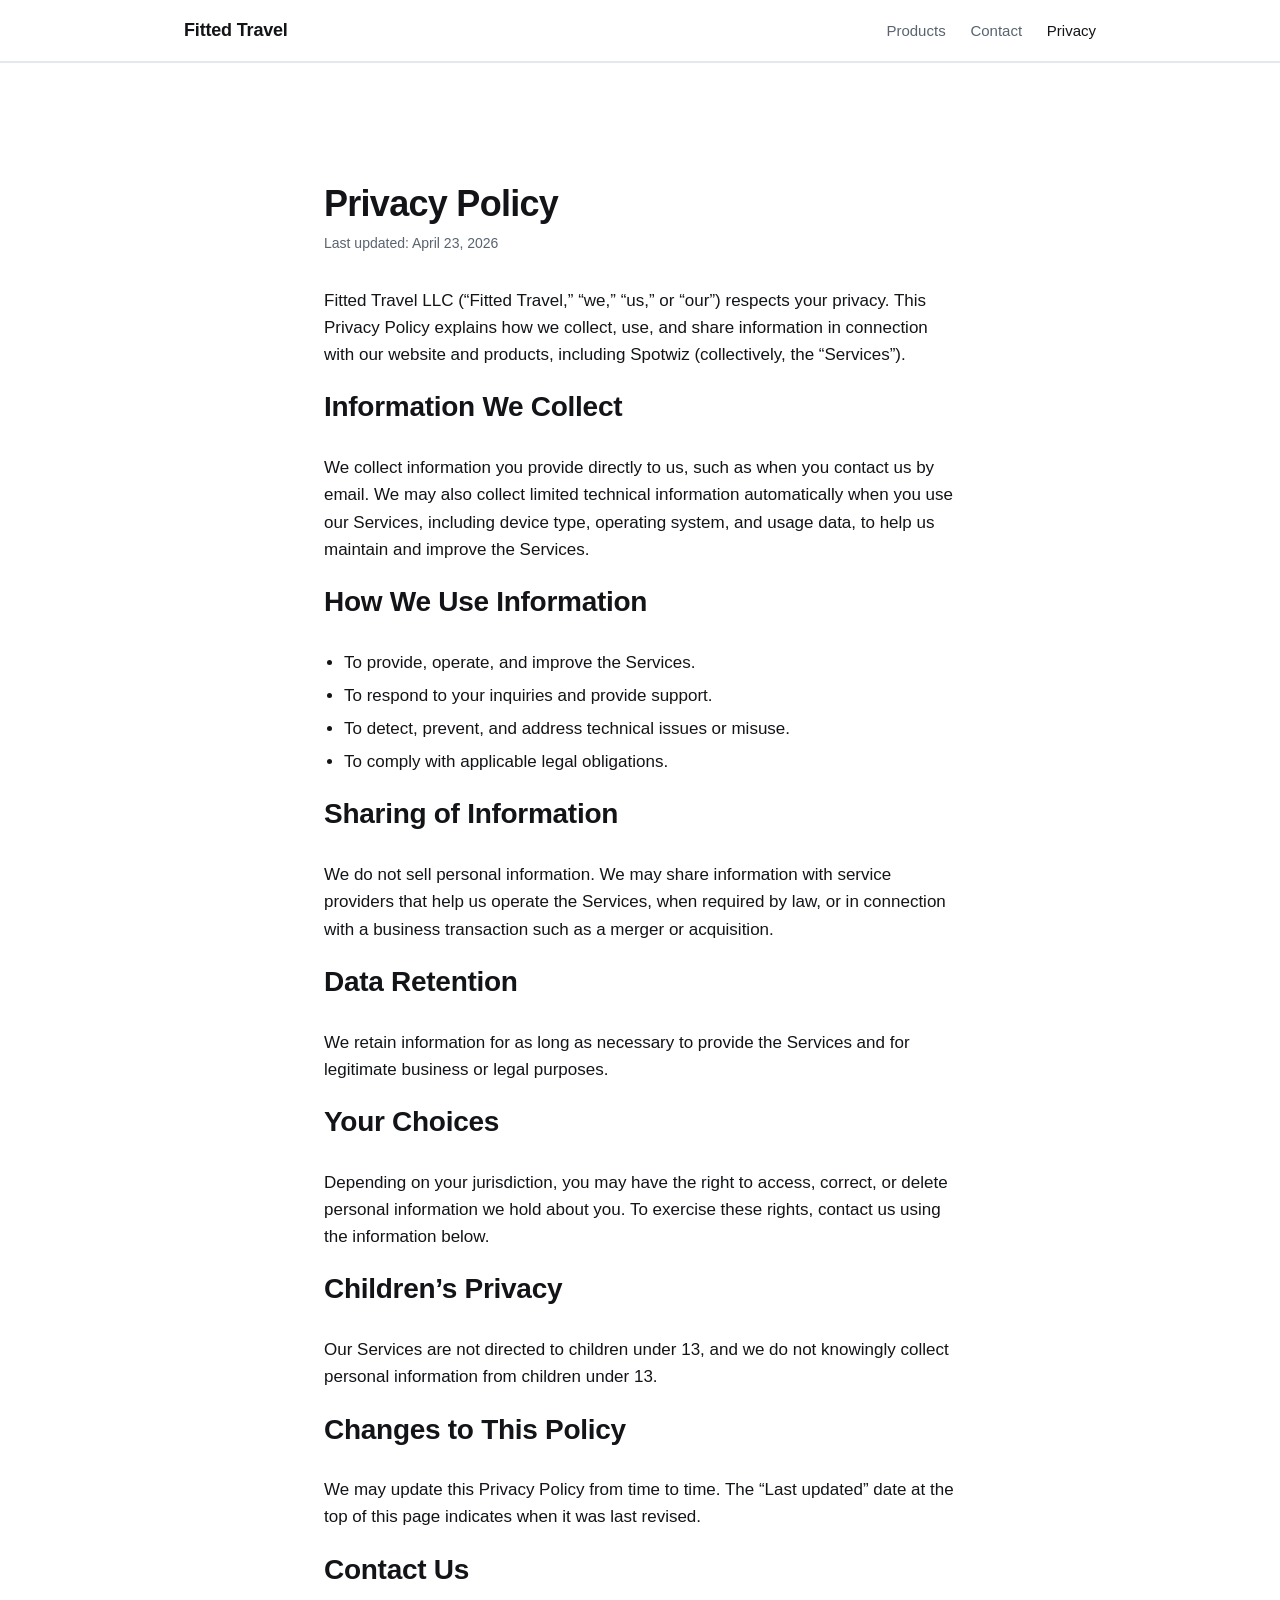
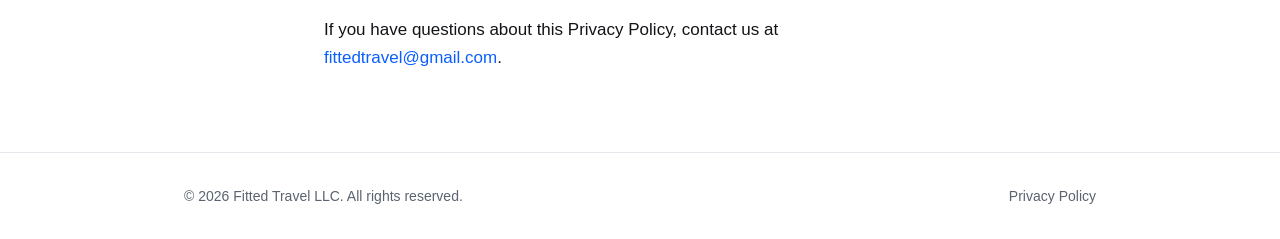
==== privacy.html @ 823e85f2 "Initial commit: Fitted Travel LLC landing page Static site for GitHub Pages at fittedtravel.com. Lan" ====
<!DOCTYPE html>
<html lang="en">
<head>
<meta charset="utf-8">
<meta name="viewport" content="width=device-width, initial-scale=1">
<title>Privacy Policy &middot; Fitted Travel LLC</title>
<meta name="description" content="Privacy Policy for Fitted Travel LLC and its products.">
<link rel="icon" href="data:image/svg+xml,%3Csvg xmlns='http://www.w3.org/2000/svg' viewBox='0 0 100 100'%3E%3Ctext y='.9em' font-size='90'%3E%E2%9C%88%EF%B8%8F%3C/text%3E%3C/svg%3E">
<link rel="stylesheet" href="styles.css">
</head>
<body>
<header class="site-header">
  <div class="container">
    <a class="brand" href="index.html">Fitted Travel</a>
    <nav>
      <a href="index.html#products">Products</a>
      <a href="index.html#contact">Contact</a>
      <a href="privacy.html" aria-current="page">Privacy</a>
    </nav>
  </div>
</header>

<main>
  <article class="section">
    <div class="container container--prose">
      <h1>Privacy Policy</h1>
      <p class="meta">Last updated: April 23, 2026</p>

      <p>Fitted Travel LLC (&ldquo;Fitted Travel,&rdquo; &ldquo;we,&rdquo; &ldquo;us,&rdquo; or &ldquo;our&rdquo;) respects your privacy. This Privacy Policy explains how we collect, use, and share information in connection with our website and products, including Spotwiz (collectively, the &ldquo;Services&rdquo;).</p>

      <h2>Information We Collect</h2>
      <p>We collect information you provide directly to us, such as when you contact us by email. We may also collect limited technical information automatically when you use our Services, including device type, operating system, and usage data, to help us maintain and improve the Services.</p>

      <h2>How We Use Information</h2>
      <ul>
        <li>To provide, operate, and improve the Services.</li>
        <li>To respond to your inquiries and provide support.</li>
        <li>To detect, prevent, and address technical issues or misuse.</li>
        <li>To comply with applicable legal obligations.</li>
      </ul>

      <h2>Sharing of Information</h2>
      <p>We do not sell personal information. We may share information with service providers that help us operate the Services, when required by law, or in connection with a business transaction such as a merger or acquisition.</p>

      <h2>Data Retention</h2>
      <p>We retain information for as long as necessary to provide the Services and for legitimate business or legal purposes.</p>

      <h2>Your Choices</h2>
      <p>Depending on your jurisdiction, you may have the right to access, correct, or delete personal information we hold about you. To exercise these rights, contact us using the information below.</p>

      <h2>Children&rsquo;s Privacy</h2>
      <p>Our Services are not directed to children under 13, and we do not knowingly collect personal information from children under 13.</p>

      <h2>Changes to This Policy</h2>
      <p>We may update this Privacy Policy from time to time. The &ldquo;Last updated&rdquo; date at the top of this page indicates when it was last revised.</p>

      <h2>Contact Us</h2>
      <p>If you have questions about this Privacy Policy, contact us at <a href="mailto:fittedtravel@gmail.com">fittedtravel@gmail.com</a>.</p>
    </div>
  </article>
</main>

<footer class="site-footer">
  <div class="container">
    <p>&copy; <span id="year">2026</span> Fitted Travel LLC. All rights reserved.</p>
    <p><a href="privacy.html">Privacy Policy</a></p>
  </div>
</footer>

<script>document.getElementById('year').textContent = new Date().getFullYear();</script>
</body>
</html>
---- styles.css ----
:root {
  --bg: #ffffff;
  --bg-muted: #f6f7f9;
  --text: #121417;
  --text-muted: #5a6370;
  --accent: #0b5fff;
  --border: #e5e8ec;
  --radius: 10px;
  --max-width: 960px;
  --prose-width: 680px;
}

* { box-sizing: border-box; }

html, body {
  margin: 0;
  padding: 0;
  background: var(--bg);
  color: var(--text);
  font-family: -apple-system, BlinkMacSystemFont, "Segoe UI", Roboto, Helvetica, Arial, sans-serif;
  font-size: 17px;
  line-height: 1.6;
  -webkit-font-smoothing: antialiased;
}

a {
  color: var(--accent);
  text-decoration: none;
}
a:hover { text-decoration: underline; }

.container {
  max-width: var(--max-width);
  margin: 0 auto;
  padding: 0 24px;
}
.container--prose { max-width: var(--prose-width); }

.site-header {
  border-bottom: 1px solid var(--border);
  background: var(--bg);
  position: sticky;
  top: 0;
  z-index: 10;
}
.site-header .container {
  display: flex;
  align-items: center;
  justify-content: space-between;
  padding-top: 16px;
  padding-bottom: 16px;
}
.brand {
  font-weight: 600;
  font-size: 18px;
  color: var(--text);
  letter-spacing: -0.01em;
}
.site-header nav a {
  color: var(--text-muted);
  margin-left: 20px;
  font-size: 15px;
}
.site-header nav a:hover { color: var(--text); text-decoration: none; }
.site-header nav a[aria-current="page"] { color: var(--text); }

.hero {
  padding: 96px 0 64px;
  text-align: center;
}
.hero h1 {
  font-size: clamp(36px, 6vw, 56px);
  line-height: 1.1;
  margin: 0 0 16px;
  letter-spacing: -0.02em;
}
.hero .lede {
  font-size: clamp(18px, 2.2vw, 22px);
  color: var(--text-muted);
  max-width: 620px;
  margin: 0 auto;
}

.section {
  padding: 64px 0;
  border-top: 1px solid var(--border);
}
.section--muted { background: var(--bg-muted); }
.section h2 {
  font-size: 28px;
  margin: 0 0 24px;
  letter-spacing: -0.01em;
}
.section h3 {
  font-size: 20px;
  margin: 0 0 8px;
}

.product-card {
  border: 1px solid var(--border);
  border-radius: var(--radius);
  padding: 24px;
  background: var(--bg);
  max-width: 520px;
}

.contact-email {
  font-size: 18px;
  font-weight: 500;
}

.meta {
  color: var(--text-muted);
  font-size: 14px;
  margin-top: -8px;
  margin-bottom: 32px;
}

article h1 {
  font-size: 36px;
  letter-spacing: -0.02em;
  margin: 48px 0 8px;
}
article h2 {
  font-size: 22px;
  margin: 40px 0 12px;
}
article ul { padding-left: 20px; }
article li { margin-bottom: 6px; }

.site-footer {
  border-top: 1px solid var(--border);
  padding: 32px 0;
  color: var(--text-muted);
  font-size: 14px;
}
.site-footer .container {
  display: flex;
  justify-content: space-between;
  flex-wrap: wrap;
  gap: 8px;
}
.site-footer p { margin: 0; }
.site-footer a { color: var(--text-muted); }

@media (max-width: 520px) {
  .site-header .container { flex-direction: column; align-items: flex-start; gap: 8px; }
  .site-header nav a { margin-left: 0; margin-right: 16px; }
  .hero { padding: 64px 0 48px; }
  .section { padding: 48px 0; }
}
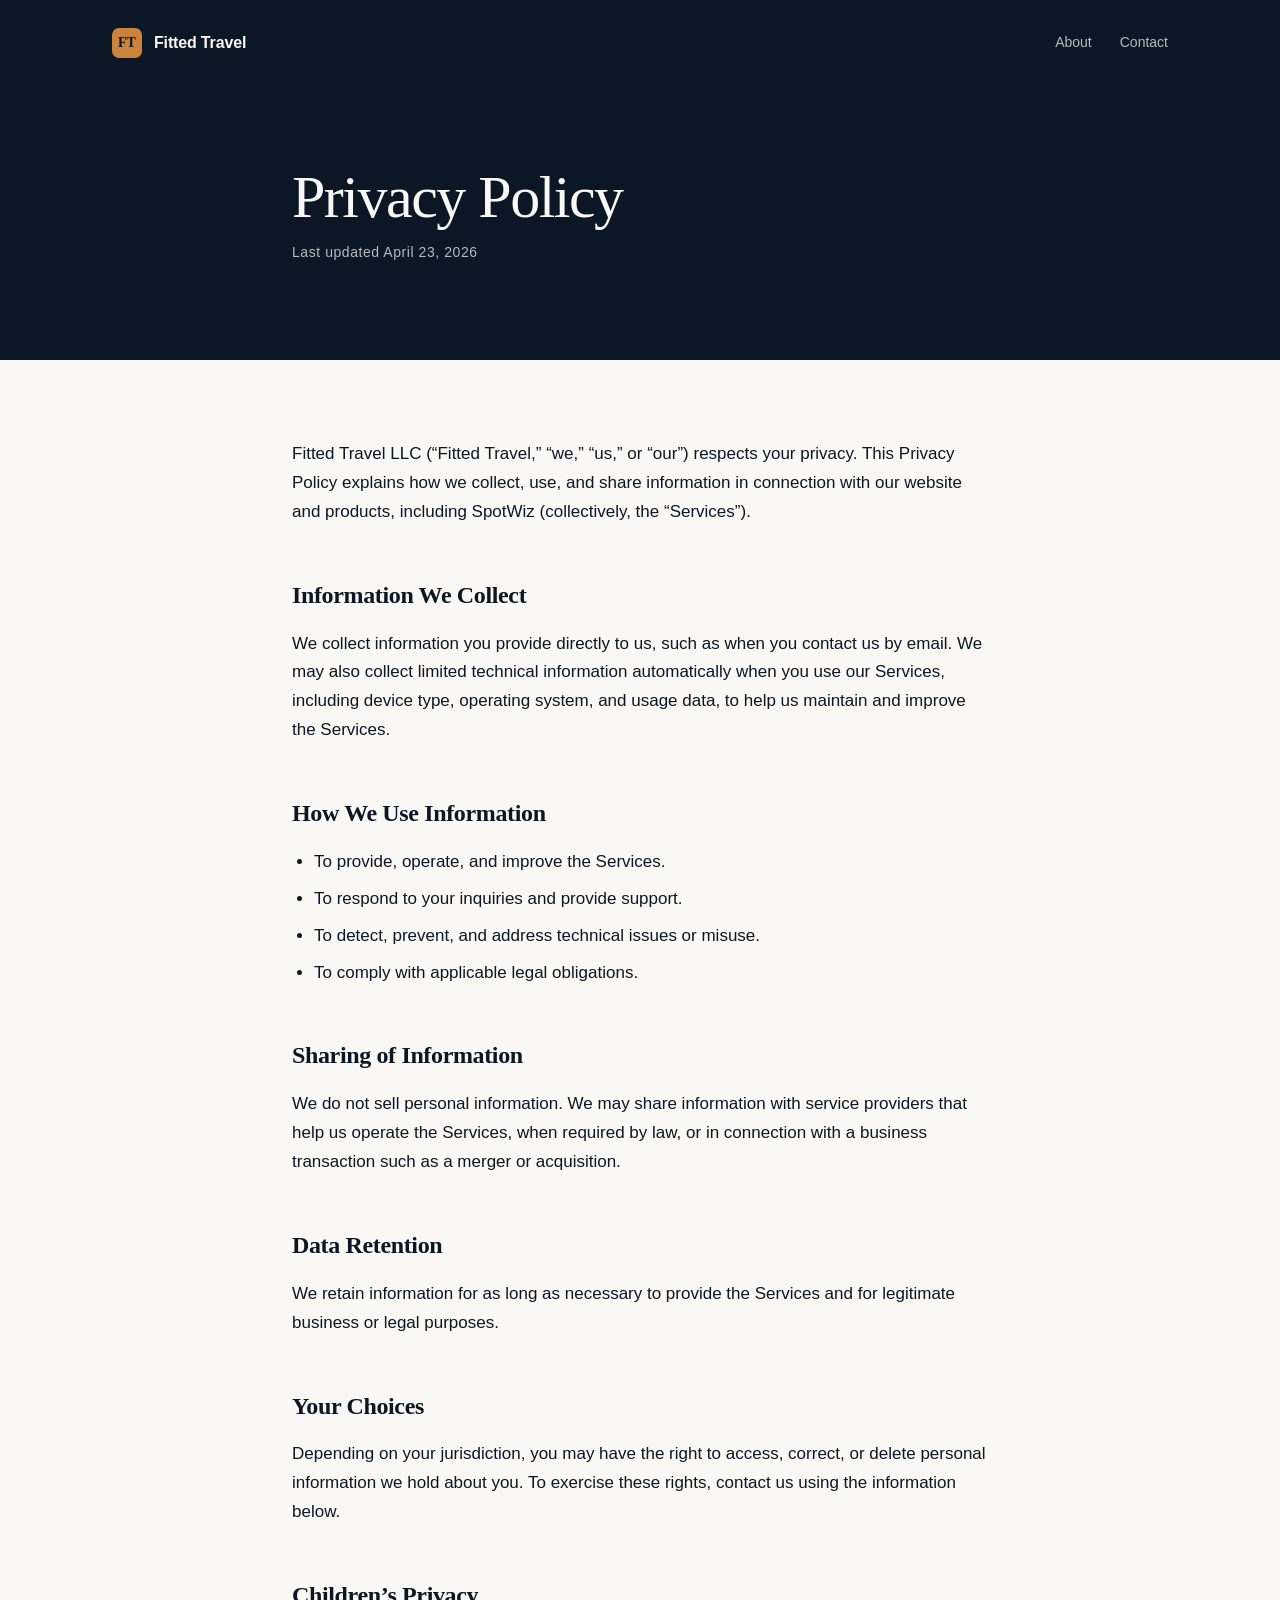
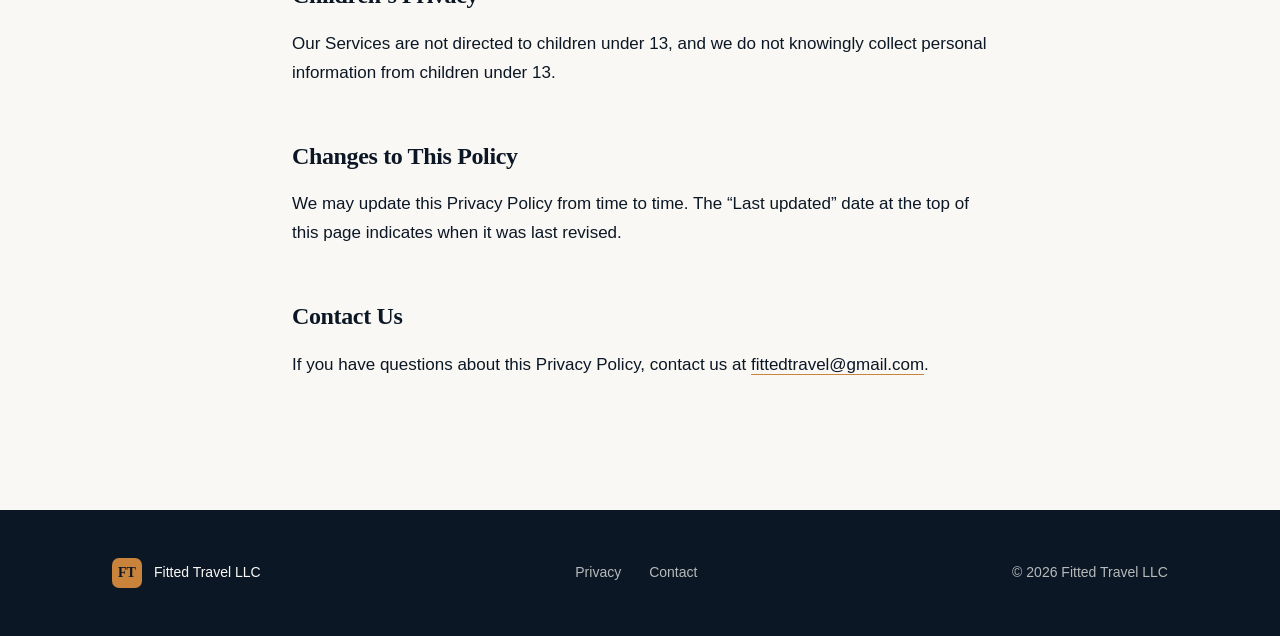
==== commit dd9409c6: "Redesign landing page with editorial, serif-led aesthetic Dark navy hero with warm amber accent and " ====
--- a/privacy.html
+++ b/privacy.html
@@ -5,28 +5,34 @@
 <meta name="viewport" content="width=device-width, initial-scale=1">
 <title>Privacy Policy &middot; Fitted Travel LLC</title>
 <meta name="description" content="Privacy Policy for Fitted Travel LLC and its products.">
-<link rel="icon" href="data:image/svg+xml,%3Csvg xmlns='http://www.w3.org/2000/svg' viewBox='0 0 100 100'%3E%3Ctext y='.9em' font-size='90'%3E%E2%9C%88%EF%B8%8F%3C/text%3E%3C/svg%3E">
+<link rel="icon" href="data:image/svg+xml,%3Csvg xmlns='http://www.w3.org/2000/svg' viewBox='0 0 64 64'%3E%3Crect width='64' height='64' rx='12' fill='%230b1725'/%3E%3Ctext x='50%25' y='54%25' font-family='Georgia,serif' font-size='34' font-weight='700' text-anchor='middle' dominant-baseline='middle' fill='%23c9833a'%3EFT%3C/text%3E%3C/svg%3E">
 <link rel="stylesheet" href="styles.css">
 </head>
 <body>
-<header class="site-header">
-  <div class="container">
-    <a class="brand" href="index.html">Fitted Travel</a>
+<header class="site-header site-header--doc">
+  <div class="container header-inner">
+    <a class="brand" href="index.html">
+      <span class="brand-mark">FT</span>
+      <span class="brand-name">Fitted Travel</span>
+    </a>
     <nav>
-      <a href="index.html#products">Products</a>
+      <a href="index.html#about">About</a>
       <a href="index.html#contact">Contact</a>
-      <a href="privacy.html" aria-current="page">Privacy</a>
     </nav>
   </div>
 </header>
 
+<section class="doc-hero">
+  <div class="container container--narrow">
+    <h1>Privacy Policy</h1>
+    <p class="meta">Last updated April 23, 2026</p>
+  </div>
+</section>
+
 <main>
-  <article class="section">
-    <div class="container container--prose">
-      <h1>Privacy Policy</h1>
-      <p class="meta">Last updated: April 23, 2026</p>
-
-      <p>Fitted Travel LLC (&ldquo;Fitted Travel,&rdquo; &ldquo;we,&rdquo; &ldquo;us,&rdquo; or &ldquo;our&rdquo;) respects your privacy. This Privacy Policy explains how we collect, use, and share information in connection with our website and products, including Spotwiz (collectively, the &ldquo;Services&rdquo;).</p>
+  <article class="prose">
+    <div class="container container--narrow">
+      <p>Fitted Travel LLC (&ldquo;Fitted Travel,&rdquo; &ldquo;we,&rdquo; &ldquo;us,&rdquo; or &ldquo;our&rdquo;) respects your privacy. This Privacy Policy explains how we collect, use, and share information in connection with our website and products, including SpotWiz (collectively, the &ldquo;Services&rdquo;).</p>
 
       <h2>Information We Collect</h2>
       <p>We collect information you provide directly to us, such as when you contact us by email. We may also collect limited technical information automatically when you use our Services, including device type, operating system, and usage data, to help us maintain and improve the Services.</p>
@@ -61,9 +67,16 @@
 </main>
 
 <footer class="site-footer">
-  <div class="container">
-    <p>&copy; <span id="year">2026</span> Fitted Travel LLC. All rights reserved.</p>
-    <p><a href="privacy.html">Privacy Policy</a></p>
+  <div class="container footer-inner">
+    <div class="footer-brand">
+      <span class="brand-mark">FT</span>
+      <span>Fitted Travel LLC</span>
+    </div>
+    <nav class="footer-links">
+      <a href="privacy.html">Privacy</a>
+      <a href="mailto:fittedtravel@gmail.com">Contact</a>
+    </nav>
+    <p class="footer-copy">&copy; <span id="year">2026</span> Fitted Travel LLC</p>
   </div>
 </footer>
 
--- a/styles.css
+++ b/styles.css
@@ -1,151 +1,419 @@
 :root {
-  --bg: #ffffff;
-  --bg-muted: #f6f7f9;
-  --text: #121417;
-  --text-muted: #5a6370;
-  --accent: #0b5fff;
-  --border: #e5e8ec;
-  --radius: 10px;
-  --max-width: 960px;
-  --prose-width: 680px;
+  --ink: #0b1725;
+  --ink-2: #162337;
+  --paper: #faf8f4;
+  --paper-2: #f2ece0;
+  --line: rgba(11, 23, 37, 0.1);
+  --line-on-dark: rgba(250, 248, 244, 0.14);
+  --muted: #51607a;
+  --muted-on-dark: rgba(250, 248, 244, 0.72);
+  --accent: #c9833a;
+  --accent-soft: rgba(201, 131, 58, 0.14);
+  --accent-glow: rgba(201, 131, 58, 0.22);
+  --radius: 14px;
+  --ease: cubic-bezier(0.22, 0.68, 0.3, 1);
+  --serif: ui-serif, "Charter", "Iowan Old Style", "Palatino", "Georgia", serif;
 }
 
 * { box-sizing: border-box; }
 
-html, body {
+html {
+  scroll-behavior: smooth;
+  -webkit-text-size-adjust: 100%;
+}
+
+body {
   margin: 0;
-  padding: 0;
-  background: var(--bg);
-  color: var(--text);
-  font-family: -apple-system, BlinkMacSystemFont, "Segoe UI", Roboto, Helvetica, Arial, sans-serif;
+  background: var(--paper);
+  color: var(--ink);
+  font-family: -apple-system, BlinkMacSystemFont, "Inter", "Segoe UI", Roboto, sans-serif;
   font-size: 17px;
-  line-height: 1.6;
+  line-height: 1.65;
   -webkit-font-smoothing: antialiased;
+  -moz-osx-font-smoothing: grayscale;
+  text-rendering: optimizeLegibility;
 }
 
 a {
+  color: inherit;
+  text-decoration: none;
+}
+
+/* Layout */
+.container {
+  max-width: 1120px;
+  margin: 0 auto;
+  padding: 0 32px;
+}
+.container--narrow {
+  max-width: 760px;
+}
+
+/* Eyebrow label */
+.eyebrow {
+  font-size: 12px;
+  font-weight: 600;
+  letter-spacing: 0.22em;
+  text-transform: uppercase;
   color: var(--accent);
-  text-decoration: none;
-}
-a:hover { text-decoration: underline; }
-
-.container {
-  max-width: var(--max-width);
-  margin: 0 auto;
-  padding: 0 24px;
-}
-.container--prose { max-width: var(--prose-width); }
-
+  margin: 0 0 20px;
+}
+.eyebrow--on-dark { color: var(--accent); }
+
+/* Header */
 .site-header {
-  border-bottom: 1px solid var(--border);
-  background: var(--bg);
-  position: sticky;
-  top: 0;
+  padding: 28px 0;
+}
+.site-header--over-hero {
+  position: absolute;
+  top: 0; left: 0; right: 0;
   z-index: 10;
-}
-.site-header .container {
-  display: flex;
-  align-items: center;
-  justify-content: space-between;
-  padding-top: 16px;
-  padding-bottom: 16px;
-}
-.brand {
-  font-weight: 600;
-  font-size: 18px;
-  color: var(--text);
-  letter-spacing: -0.01em;
-}
-.site-header nav a {
-  color: var(--text-muted);
-  margin-left: 20px;
-  font-size: 15px;
-}
-.site-header nav a:hover { color: var(--text); text-decoration: none; }
-.site-header nav a[aria-current="page"] { color: var(--text); }
-
-.hero {
-  padding: 96px 0 64px;
-  text-align: center;
-}
-.hero h1 {
-  font-size: clamp(36px, 6vw, 56px);
-  line-height: 1.1;
-  margin: 0 0 16px;
-  letter-spacing: -0.02em;
-}
-.hero .lede {
-  font-size: clamp(18px, 2.2vw, 22px);
-  color: var(--text-muted);
-  max-width: 620px;
-  margin: 0 auto;
-}
-
-.section {
-  padding: 64px 0;
-  border-top: 1px solid var(--border);
-}
-.section--muted { background: var(--bg-muted); }
-.section h2 {
-  font-size: 28px;
-  margin: 0 0 24px;
-  letter-spacing: -0.01em;
-}
-.section h3 {
-  font-size: 20px;
-  margin: 0 0 8px;
-}
-
-.product-card {
-  border: 1px solid var(--border);
-  border-radius: var(--radius);
-  padding: 24px;
-  background: var(--bg);
-  max-width: 520px;
-}
-
-.contact-email {
-  font-size: 18px;
-  font-weight: 500;
-}
-
-.meta {
-  color: var(--text-muted);
-  font-size: 14px;
-  margin-top: -8px;
-  margin-bottom: 32px;
-}
-
-article h1 {
-  font-size: 36px;
-  letter-spacing: -0.02em;
-  margin: 48px 0 8px;
-}
-article h2 {
-  font-size: 22px;
-  margin: 40px 0 12px;
-}
-article ul { padding-left: 20px; }
-article li { margin-bottom: 6px; }
-
-.site-footer {
-  border-top: 1px solid var(--border);
-  padding: 32px 0;
-  color: var(--text-muted);
-  font-size: 14px;
-}
-.site-footer .container {
+  padding-top: 28px;
+  padding-bottom: 0;
+  background: transparent;
+}
+.site-header--doc {
+  background: var(--ink);
+  color: var(--paper);
+}
+.header-inner {
   display: flex;
   justify-content: space-between;
+  align-items: center;
+  gap: 24px;
+}
+.brand {
+  display: inline-flex;
+  align-items: center;
+  gap: 12px;
+  color: var(--paper);
+  font-weight: 600;
+  font-size: 16px;
+  letter-spacing: -0.01em;
+}
+.site-header--doc .brand { color: var(--paper); }
+.brand-mark {
+  display: inline-flex;
+  align-items: center;
+  justify-content: center;
+  width: 30px;
+  height: 30px;
+  border-radius: 7px;
+  background: var(--accent);
+  color: var(--ink);
+  font-family: var(--serif);
+  font-weight: 700;
+  font-size: 14px;
+  letter-spacing: 0;
+}
+.site-header nav {
+  display: flex;
+  gap: 28px;
+}
+.site-header nav a {
+  color: var(--muted-on-dark);
+  font-size: 14px;
+  font-weight: 500;
+  transition: color 0.2s var(--ease);
+}
+.site-header nav a:hover { color: var(--paper); }
+
+/* Hero */
+.hero {
+  position: relative;
+  background: var(--ink);
+  color: var(--paper);
+  min-height: min(760px, 88vh);
+  display: flex;
+  align-items: center;
+  overflow: hidden;
+  padding: 200px 0 140px;
+}
+.hero::before {
+  content: "";
+  position: absolute;
+  inset: 0;
+  background:
+    radial-gradient(ellipse 80% 50% at 50% 0%, rgba(201, 131, 58, 0.08) 0%, transparent 60%),
+    linear-gradient(180deg, #0b1725 0%, #0d1b2e 100%);
+  pointer-events: none;
+}
+.hero-glow {
+  position: absolute;
+  top: 30%;
+  left: 50%;
+  transform: translate(-50%, -50%);
+  width: 900px;
+  height: 900px;
+  border-radius: 50%;
+  background: radial-gradient(circle at center, var(--accent-glow) 0%, transparent 60%);
+  filter: blur(40px);
+  pointer-events: none;
+  opacity: 0.6;
+}
+.hero-inner {
+  position: relative;
+  text-align: center;
+}
+.hero-title {
+  font-family: var(--serif);
+  font-size: clamp(44px, 7.5vw, 92px);
+  line-height: 1.02;
+  letter-spacing: -0.025em;
+  font-weight: 500;
+  margin: 0 0 28px;
+  color: var(--paper);
+}
+.hero-lede {
+  font-size: clamp(17px, 1.5vw, 20px);
+  color: var(--muted-on-dark);
+  max-width: 580px;
+  margin: 0 auto 44px;
+  line-height: 1.55;
+}
+.hero-cta {
+  display: inline-flex;
+  align-items: center;
+  gap: 10px;
+  font-size: 15px;
+  font-weight: 500;
+  color: var(--paper);
+  padding: 13px 26px;
+  border: 1px solid var(--line-on-dark);
+  border-radius: 999px;
+  transition: border-color 0.25s var(--ease), background 0.25s var(--ease), gap 0.25s var(--ease);
+}
+.hero-cta:hover {
+  border-color: var(--accent);
+  background: var(--accent-soft);
+  gap: 14px;
+}
+.hero-cta .arrow {
+  transition: transform 0.25s var(--ease);
+  display: inline-block;
+}
+.hero-cta:hover .arrow {
+  transform: translateX(2px);
+}
+
+/* Sections */
+.section {
+  padding: 128px 0;
+}
+.section-heading {
+  margin-bottom: 64px;
+  max-width: 640px;
+}
+.section-heading h2,
+.contact-title,
+.about-title {
+  font-family: var(--serif);
+  font-weight: 500;
+  letter-spacing: -0.025em;
+  line-height: 1.08;
+  margin: 0;
+}
+.section-heading h2 {
+  font-size: clamp(32px, 4.4vw, 48px);
+}
+
+/* Products */
+.section--products { background: var(--paper); }
+.product-grid {
+  display: grid;
+  grid-template-columns: repeat(auto-fit, minmax(320px, 1fr));
+  gap: 24px;
+}
+.product-card {
+  background: #fff;
+  border: 1px solid var(--line);
+  border-radius: var(--radius);
+  padding: 36px;
+  transition: transform 0.3s var(--ease), box-shadow 0.3s var(--ease), border-color 0.3s var(--ease);
+}
+.product-card:hover {
+  transform: translateY(-3px);
+  box-shadow: 0 16px 40px rgba(11, 23, 37, 0.08);
+  border-color: rgba(11, 23, 37, 0.18);
+}
+.product-tag {
+  display: inline-block;
+  font-size: 11px;
+  font-weight: 700;
+  letter-spacing: 0.14em;
+  text-transform: uppercase;
+  color: var(--accent);
+  background: var(--accent-soft);
+  padding: 5px 11px;
+  border-radius: 999px;
+  margin-bottom: 24px;
+}
+.product-card h3 {
+  font-family: var(--serif);
+  font-size: 30px;
+  font-weight: 500;
+  margin: 0 0 10px;
+  letter-spacing: -0.015em;
+}
+.product-card p {
+  color: var(--muted);
+  margin: 0 0 28px;
+  font-size: 16px;
+}
+.product-status {
+  display: inline-block;
+  font-size: 13px;
+  color: var(--muted);
+  font-weight: 500;
+  padding-top: 18px;
+  border-top: 1px solid var(--line);
+  width: 100%;
+}
+
+/* About (dark) */
+.section--dark {
+  background: var(--ink);
+  color: var(--paper);
+}
+.about-title {
+  font-size: clamp(28px, 3.6vw, 40px);
+  margin: 0 0 32px;
+  color: var(--paper);
+}
+.about-body {
+  font-size: 18px;
+  color: var(--muted-on-dark);
+  max-width: 600px;
+  margin: 0;
+}
+
+/* Contact */
+.section--contact { background: var(--paper-2); }
+.contact-title {
+  font-size: clamp(40px, 5.2vw, 64px);
+  margin: 0 0 20px;
+}
+.contact-body {
+  font-size: 18px;
+  color: var(--muted);
+  margin: 0 0 40px;
+  max-width: 520px;
+}
+.email-cta {
+  display: inline-block;
+  font-size: clamp(22px, 2.6vw, 30px);
+  font-family: var(--serif);
+  font-weight: 500;
+  color: var(--ink);
+  padding: 4px 2px;
+  background-image: linear-gradient(var(--accent), var(--accent));
+  background-repeat: no-repeat;
+  background-size: 100% 2px;
+  background-position: 0 100%;
+  transition: color 0.2s var(--ease), background-size 0.3s var(--ease);
+}
+.email-cta:hover {
+  color: var(--accent);
+  background-size: 100% 100%;
+  background-image: linear-gradient(var(--accent-soft), var(--accent-soft));
+}
+
+/* Footer */
+.site-footer {
+  background: var(--ink);
+  color: var(--muted-on-dark);
+  padding: 48px 0;
+  font-size: 14px;
+}
+.footer-inner {
+  display: flex;
   flex-wrap: wrap;
-  gap: 8px;
-}
-.site-footer p { margin: 0; }
-.site-footer a { color: var(--text-muted); }
-
-@media (max-width: 520px) {
-  .site-header .container { flex-direction: column; align-items: flex-start; gap: 8px; }
-  .site-header nav a { margin-left: 0; margin-right: 16px; }
-  .hero { padding: 64px 0 48px; }
-  .section { padding: 48px 0; }
-}
+  gap: 24px;
+  align-items: center;
+  justify-content: space-between;
+}
+.footer-brand {
+  display: inline-flex;
+  align-items: center;
+  gap: 12px;
+  color: var(--paper);
+  font-weight: 500;
+}
+.footer-links {
+  display: flex;
+  gap: 28px;
+}
+.footer-links a {
+  color: var(--muted-on-dark);
+  transition: color 0.2s var(--ease);
+}
+.footer-links a:hover { color: var(--paper); }
+.footer-copy {
+  margin: 0;
+  color: var(--muted-on-dark);
+}
+
+/* Document pages (privacy, etc) */
+.doc-hero {
+  background: var(--ink);
+  color: var(--paper);
+  padding: 80px 0 96px;
+}
+.doc-hero h1 {
+  font-family: var(--serif);
+  font-size: clamp(40px, 5.2vw, 60px);
+  font-weight: 500;
+  letter-spacing: -0.025em;
+  line-height: 1.05;
+  margin: 0 0 12px;
+  color: var(--paper);
+}
+.doc-hero .meta {
+  color: var(--muted-on-dark);
+  font-size: 14px;
+  letter-spacing: 0.04em;
+  margin: 0;
+}
+
+.prose {
+  padding: 80px 0 112px;
+  font-size: 17px;
+  line-height: 1.7;
+}
+.prose h2 {
+  font-family: var(--serif);
+  font-size: 24px;
+  font-weight: 600;
+  letter-spacing: -0.015em;
+  margin: 48px 0 14px;
+  color: var(--ink);
+}
+.prose h2:first-child { margin-top: 0; }
+.prose p { margin: 0 0 18px; color: var(--ink); }
+.prose ul { padding-left: 22px; margin: 0 0 18px; }
+.prose li { margin-bottom: 8px; }
+.prose a {
+  color: var(--ink);
+  border-bottom: 1px solid var(--accent);
+  transition: color 0.2s var(--ease);
+}
+.prose a:hover { color: var(--accent); }
+
+/* Responsive */
+@media (max-width: 720px) {
+  .container { padding: 0 24px; }
+  .site-header { padding: 20px 0; }
+  .site-header--over-hero { padding-top: 20px; }
+  .site-header nav { gap: 18px; }
+  .site-header nav a { font-size: 13px; }
+  .hero { padding: 150px 0 110px; min-height: auto; }
+  .section { padding: 88px 0; }
+  .product-card { padding: 28px; }
+  .footer-inner { flex-direction: column; align-items: flex-start; gap: 16px; }
+  .doc-hero { padding: 60px 0 72px; }
+  .prose { padding: 56px 0 88px; }
+}
+
+@media (max-width: 460px) {
+  .site-header nav a:not(:last-child) { display: none; }
+}
